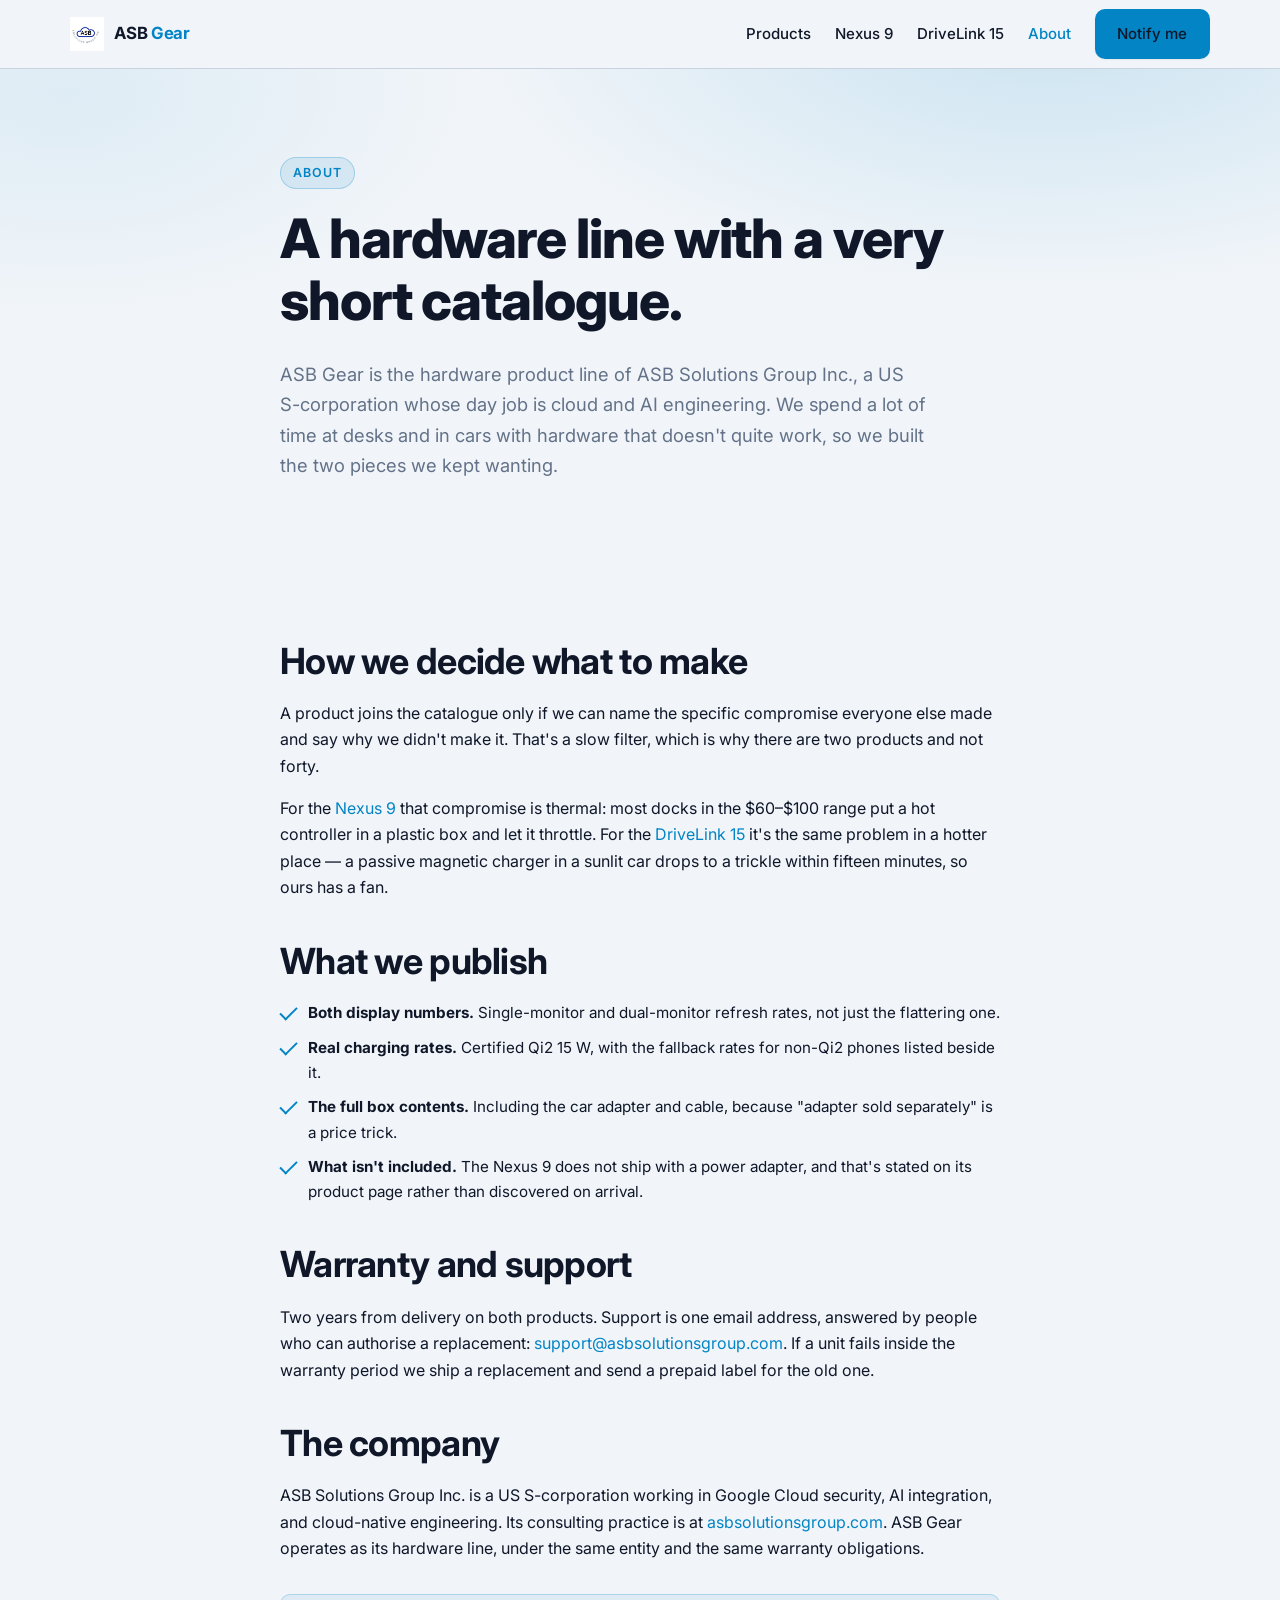
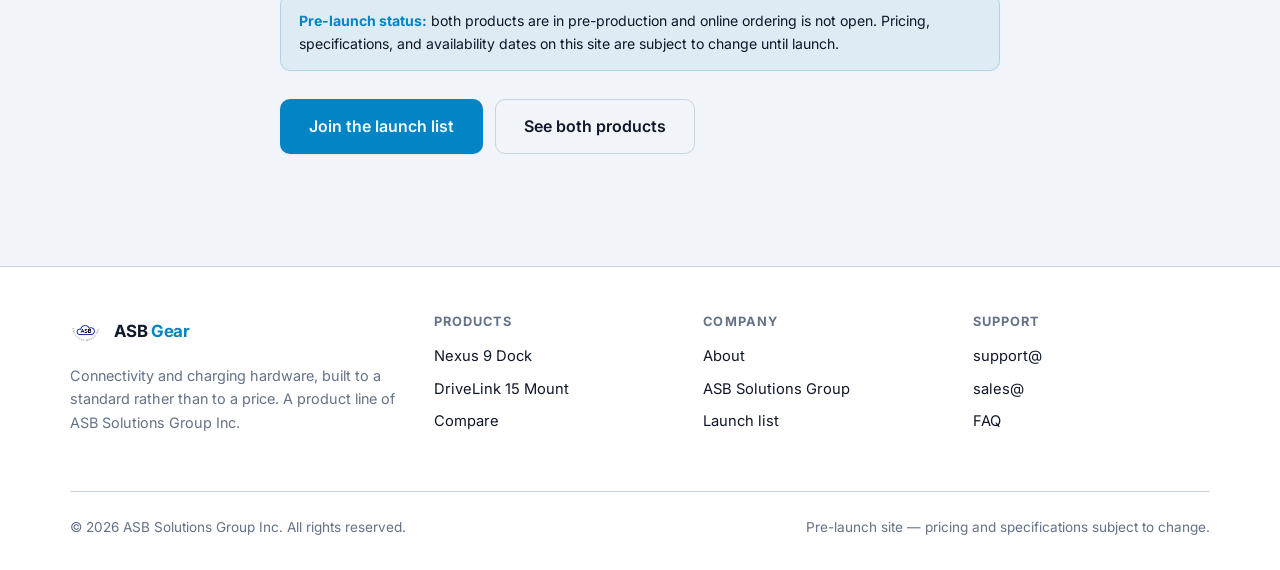
==== about.html @ 4a20cbc0 "Add ASB Gear storefront (pre-launch) Static product-showcase site for the two-item ASB Gear hardware" ====
<!doctype html>
<html lang="en">
<head>
  <meta charset="utf-8" />
  <meta name="viewport" content="width=device-width, initial-scale=1" />
  <title>About | ASB Gear</title>
  <meta name="description" content="ASB Gear is the hardware product line of ASB Solutions Group Inc., a US S-corporation. Two products, a 2-year warranty, and specifications published honestly." />
  <link rel="icon" href="assets/img/favicon.png" type="image/png" />
  <link rel="stylesheet" href="assets/css/site.css" />
</head>
<body>
  <a class="skip-link" href="#main">Skip to content</a>

  <header class="site-header">
    <div class="wrap">
      <a class="brand" href="index.html">
        <img src="assets/img/logo.png" alt="" />
        <span class="brand-name">ASB <span>Gear</span></span>
      </a>
      <button class="nav-toggle" aria-expanded="false" aria-controls="nav" aria-label="Toggle navigation">
        <svg width="20" height="20" viewBox="0 0 24 24" fill="none" stroke="currentColor" stroke-width="2" stroke-linecap="round"><path d="M3 6h18M3 12h18M3 18h18"/></svg>
      </button>
      <nav class="nav" id="nav">
        <a href="index.html#products">Products</a>
        <a href="products/nexus-9-usb-c-dock.html">Nexus 9</a>
        <a href="products/drivelink-15-car-mount.html">DriveLink 15</a>
        <a href="about.html">About</a>
        <a class="btn btn-primary" href="index.html#interest" data-interest="ASB Gear launch list">Notify me</a>
      </nav>
    </div>
  </header>

  <main id="main">

    <section class="hero">
      <div class="wrap" style="max-width:760px">
        <span class="eyebrow">About</span>
        <h1>A hardware line with a very short catalogue.</h1>
        <p class="lead">
          ASB Gear is the hardware product line of ASB Solutions Group Inc., a US S-corporation
          whose day job is cloud and AI engineering. We spend a lot of time at desks and in cars
          with hardware that doesn't quite work, so we built the two pieces we kept wanting.
        </p>
      </div>
    </section>

    <section class="section">
      <div class="wrap" style="max-width:760px">
        <h2>How we decide what to make</h2>
        <p>
          A product joins the catalogue only if we can name the specific compromise everyone else
          made and say why we didn't make it. That's a slow filter, which is why there are two
          products and not forty.
        </p>
        <p>
          For the <a href="products/nexus-9-usb-c-dock.html">Nexus 9</a> that compromise is thermal:
          most docks in the $60–$100 range put a hot controller in a plastic box and let it throttle.
          For the <a href="products/drivelink-15-car-mount.html">DriveLink 15</a> it's the same
          problem in a hotter place — a passive magnetic charger in a sunlit car drops to a trickle
          within fifteen minutes, so ours has a fan.
        </p>

        <h2 style="margin-top:2.5rem">What we publish</h2>
        <ul class="check-list">
          <li><strong>Both display numbers.</strong> Single-monitor and dual-monitor refresh rates, not just the flattering one.</li>
          <li><strong>Real charging rates.</strong> Certified Qi2 15&nbsp;W, with the fallback rates for non-Qi2 phones listed beside it.</li>
          <li><strong>The full box contents.</strong> Including the car adapter and cable, because "adapter sold separately" is a price trick.</li>
          <li><strong>What isn't included.</strong> The Nexus 9 does not ship with a power adapter, and that's stated on its product page rather than discovered on arrival.</li>
        </ul>

        <h2 style="margin-top:2.5rem">Warranty and support</h2>
        <p>
          Two years from delivery on both products. Support is one email address, answered by
          people who can authorise a replacement: <a href="mailto:support@asbsolutionsgroup.com">support@asbsolutionsgroup.com</a>.
          If a unit fails inside the warranty period we ship a replacement and send a prepaid label
          for the old one.
        </p>

        <h2 style="margin-top:2.5rem">The company</h2>
        <p>
          ASB Solutions Group Inc. is a US S-corporation working in Google Cloud security, AI
          integration, and cloud-native engineering. Its consulting practice is at
          <a href="https://www.asbsolutionsgroup.com">asbsolutionsgroup.com</a>. ASB Gear operates
          as its hardware line, under the same entity and the same warranty obligations.
        </p>

        <div class="notice" style="margin-top:2rem">
          <strong>Pre-launch status:</strong> both products are in pre-production and online
          ordering is not open. Pricing, specifications, and availability dates on this site are
          subject to change until launch.
        </div>

        <div class="hero-actions">
          <a class="btn btn-primary btn-lg" href="index.html#interest" data-interest="ASB Gear launch list">Join the launch list</a>
          <a class="btn btn-ghost btn-lg" href="index.html#products">See both products</a>
        </div>
      </div>
    </section>

  </main>

  <footer class="site-footer">
    <div class="wrap">
      <div class="footer-grid">
        <div class="footer-about">
          <a class="brand" href="index.html" style="margin-bottom:.9rem">
            <img src="assets/img/logo.png" alt="" />
            <span class="brand-name">ASB <span>Gear</span></span>
          </a>
          <p>Connectivity and charging hardware, built to a standard rather than to a price. A
            product line of ASB Solutions Group Inc.</p>
        </div>
        <div>
          <h4>Products</h4>
          <ul>
            <li><a href="products/nexus-9-usb-c-dock.html">Nexus 9 Dock</a></li>
            <li><a href="products/drivelink-15-car-mount.html">DriveLink 15 Mount</a></li>
            <li><a href="index.html#products">Compare</a></li>
          </ul>
        </div>
        <div>
          <h4>Company</h4>
          <ul>
            <li><a href="about.html">About</a></li>
            <li><a href="https://www.asbsolutionsgroup.com">ASB Solutions Group</a></li>
            <li><a href="index.html#interest">Launch list</a></li>
          </ul>
        </div>
        <div>
          <h4>Support</h4>
          <ul>
            <li><a href="mailto:support@asbsolutionsgroup.com">support@</a></li>
            <li><a href="mailto:sales@asbsolutionsgroup.com">sales@</a></li>
            <li><a href="index.html#faq">FAQ</a></li>
          </ul>
        </div>
      </div>
      <div class="footer-bar">
        <span>&copy; <span data-year>2026</span> ASB Solutions Group Inc. All rights reserved.</span>
        <span>Pre-launch site — pricing and specifications subject to change.</span>
      </div>
    </div>
  </footer>

  <script src="assets/js/site.js"></script>
</body>
</html>
---- assets/css/site.css ----
/* ==========================================================================
   ASB Gear — storefront stylesheet
   Palette inherited from asbsolutionsgroup.com for brand consistency.
   ========================================================================== */

@import url("https://fonts.googleapis.com/css2?family=Inter:wght@400;500;600;700;800&display=swap");

:root {
  --background: 209 40% 96%;
  --foreground: 222 47% 11%;
  --card: 0 0% 100%;
  --primary: 200 98% 39%;
  --primary-foreground: 204 100% 97%;
  --secondary: 215 24% 26%;
  --muted: 215 16% 46%;
  --border: 212 26% 83%;
  --ring: 200 98% 39%;
  --success: 152 60% 36%;

  --radius: 0.625rem;
  --shadow-sm: 0 1px 2px hsl(222 47% 11% / 0.06);
  --shadow-md: 0 4px 16px hsl(222 47% 11% / 0.08);
  --shadow-lg: 0 18px 48px hsl(222 47% 11% / 0.12);

  --maxw: 1180px;
}

@media (prefers-color-scheme: dark) {
  :root {
    --background: 222 47% 11%;
    --foreground: 210 40% 98%;
    --card: 217 33% 15%;
    --primary: 198 93% 59%;
    --primary-foreground: 204 80% 15%;
    --secondary: 212 26% 83%;
    --muted: 215 20% 65%;
    --border: 215 19% 26%;
    --ring: 198 93% 59%;
    --success: 152 55% 52%;
    --shadow-sm: 0 1px 2px hsl(0 0% 0% / 0.3);
    --shadow-md: 0 4px 16px hsl(0 0% 0% / 0.35);
    --shadow-lg: 0 18px 48px hsl(0 0% 0% / 0.45);
  }
}

*,
*::before,
*::after { box-sizing: border-box; }

html { scroll-behavior: smooth; }

body {
  margin: 0;
  font-family: Inter, ui-sans-serif, system-ui, -apple-system, "Segoe UI", Roboto, sans-serif;
  background: hsl(var(--background));
  color: hsl(var(--foreground));
  line-height: 1.65;
  -webkit-font-smoothing: antialiased;
}

h1, h2, h3, h4 { line-height: 1.15; letter-spacing: -0.02em; margin: 0 0 0.5em; }
h1 { font-size: clamp(2.1rem, 5vw, 3.4rem); font-weight: 800; }
h2 { font-size: clamp(1.6rem, 3.2vw, 2.25rem); font-weight: 700; }
h3 { font-size: 1.175rem; font-weight: 600; }
p  { margin: 0 0 1rem; }

a { color: hsl(var(--primary)); text-decoration: none; }
a:hover { text-decoration: underline; }

img, svg { max-width: 100%; height: auto; display: block; }

:focus-visible {
  outline: 2px solid hsl(var(--ring));
  outline-offset: 3px;
  border-radius: 4px;
}

.wrap { max-width: var(--maxw); margin-inline: auto; padding-inline: 1.25rem; }

.skip-link {
  position: absolute; left: -9999px; top: 0; z-index: 100;
  background: hsl(var(--primary)); color: hsl(var(--primary-foreground));
  padding: 0.6rem 1rem; border-radius: 0 0 var(--radius) 0;
}
.skip-link:focus { left: 0; }

/* ---------- header ---------- */
.site-header {
  position: sticky; top: 0; z-index: 40;
  background: hsl(var(--background) / 0.85);
  backdrop-filter: blur(12px);
  border-bottom: 1px solid hsl(var(--border));
}
.site-header .wrap {
  display: flex; align-items: center; gap: 1.5rem;
  min-height: 68px;
}
.brand { display: flex; align-items: center; gap: 0.65rem; color: inherit; font-weight: 700; }
.brand:hover { text-decoration: none; }
.brand img { height: 34px; width: auto; }
.brand-name { font-size: 1.05rem; letter-spacing: -0.02em; }
.brand-name span { color: hsl(var(--primary)); }

.nav { margin-left: auto; display: flex; align-items: center; gap: 1.5rem; }
.nav a { color: hsl(var(--foreground)); font-size: 0.94rem; font-weight: 500; }
.nav a:hover { color: hsl(var(--primary)); text-decoration: none; }

.nav-toggle {
  display: none; margin-left: auto;
  background: none; border: 1px solid hsl(var(--border));
  border-radius: var(--radius); padding: 0.4rem 0.55rem;
  color: inherit; cursor: pointer;
}

@media (max-width: 760px) {
  .nav-toggle { display: block; }
  .nav {
    display: none; position: absolute; top: 68px; left: 0; right: 0;
    flex-direction: column; align-items: stretch; gap: 0;
    background: hsl(var(--background));
    border-bottom: 1px solid hsl(var(--border));
    padding: 0.5rem 1.25rem 1rem;
  }
  .nav.open { display: flex; }
  .nav a { padding: 0.7rem 0; border-bottom: 1px solid hsl(var(--border)); }
  .nav .btn { margin-top: 0.75rem; text-align: center; border-bottom: 0; }
}

/* ---------- buttons ---------- */
.btn {
  display: inline-flex; align-items: center; justify-content: center; gap: 0.5rem;
  font-weight: 600; font-size: 0.95rem;
  padding: 0.7rem 1.35rem;
  border-radius: var(--radius);
  border: 1px solid transparent;
  cursor: pointer;
  transition: transform 0.15s ease, box-shadow 0.15s ease, background 0.15s ease;
}
.btn:hover { text-decoration: none; transform: translateY(-1px); }
.btn-primary {
  background: hsl(var(--primary)); color: hsl(var(--primary-foreground));
  box-shadow: var(--shadow-sm);
}
.btn-primary:hover { box-shadow: var(--shadow-md); }
.btn-ghost {
  background: transparent; color: hsl(var(--foreground));
  border-color: hsl(var(--border));
}
.btn-ghost:hover { border-color: hsl(var(--primary)); color: hsl(var(--primary)); }
.btn-lg { padding: 0.85rem 1.75rem; font-size: 1rem; }

/* ---------- hero ---------- */
.hero {
  padding: clamp(3rem, 8vw, 5.5rem) 0 clamp(2.5rem, 6vw, 4rem);
  background:
    radial-gradient(900px 420px at 82% -10%, hsl(var(--primary) / 0.16), transparent 65%),
    radial-gradient(700px 380px at 5% 5%, hsl(var(--primary) / 0.08), transparent 60%);
}
.hero-grid {
  display: grid; grid-template-columns: 1.05fr 0.95fr;
  gap: clamp(2rem, 5vw, 4rem); align-items: center;
}
@media (max-width: 880px) { .hero-grid { grid-template-columns: 1fr; } }

.eyebrow {
  display: inline-flex; align-items: center; gap: 0.5rem;
  font-size: 0.78rem; font-weight: 600; letter-spacing: 0.08em; text-transform: uppercase;
  color: hsl(var(--primary));
  background: hsl(var(--primary) / 0.1);
  border: 1px solid hsl(var(--primary) / 0.25);
  padding: 0.3rem 0.75rem; border-radius: 999px;
  margin-bottom: 1.1rem;
}
.lead { font-size: clamp(1.02rem, 1.6vw, 1.15rem); color: hsl(var(--muted)); max-width: 54ch; }
.hero-actions { display: flex; flex-wrap: wrap; gap: 0.75rem; margin-top: 1.75rem; }

.hero-stats {
  display: flex; flex-wrap: wrap; gap: 2rem;
  margin-top: 2.5rem; padding-top: 1.75rem;
  border-top: 1px solid hsl(var(--border));
}
.hero-stats div strong { display: block; font-size: 1.35rem; font-weight: 700; }
.hero-stats div span { font-size: 0.85rem; color: hsl(var(--muted)); }

/* ---------- sections ---------- */
.section { padding: clamp(3rem, 7vw, 5rem) 0; }
.section-head { max-width: 60ch; margin-bottom: 2.5rem; }
.section-head .lead { margin-bottom: 0; }
.section-alt { background: hsl(var(--card)); border-block: 1px solid hsl(var(--border)); }

/* ---------- product cards ---------- */
.product-grid {
  display: grid; grid-template-columns: repeat(auto-fit, minmax(320px, 1fr));
  gap: 1.75rem;
}
.card {
  background: hsl(var(--card));
  border: 1px solid hsl(var(--border));
  border-radius: calc(var(--radius) * 1.6);
  box-shadow: var(--shadow-sm);
  overflow: hidden;
  display: flex; flex-direction: column;
  transition: transform 0.2s ease, box-shadow 0.2s ease, border-color 0.2s ease;
}
.card:hover { transform: translateY(-4px); box-shadow: var(--shadow-lg); border-color: hsl(var(--primary) / 0.4); }

.card-media {
  background: linear-gradient(150deg, hsl(var(--primary) / 0.13), hsl(var(--primary) / 0.03));
  padding: 2rem; display: grid; place-items: center;
  border-bottom: 1px solid hsl(var(--border));
}
.card-media svg { width: 100%; max-width: 300px; }
.card-body { padding: 1.5rem; display: flex; flex-direction: column; flex: 1; }
.card-body h3 { margin-bottom: 0.35rem; font-size: 1.3rem; }
.card-body .sku { font-size: 0.78rem; color: hsl(var(--muted)); letter-spacing: 0.06em; text-transform: uppercase; margin-bottom: 0.75rem; }
.card-body p { color: hsl(var(--muted)); font-size: 0.95rem; }
.card-foot { margin-top: auto; padding-top: 1.25rem; display: flex; align-items: center; justify-content: space-between; gap: 1rem; }

.price { font-size: 1.5rem; font-weight: 700; }
.price small { font-size: 0.9rem; font-weight: 500; color: hsl(var(--muted)); text-decoration: line-through; margin-left: 0.4rem; }

.tag-row { display: flex; flex-wrap: wrap; gap: 0.4rem; margin-bottom: 1rem; }
.tag {
  font-size: 0.75rem; font-weight: 500;
  background: hsl(var(--primary) / 0.1); color: hsl(var(--primary));
  border: 1px solid hsl(var(--primary) / 0.2);
  padding: 0.2rem 0.6rem; border-radius: 999px;
}

/* ---------- feature list ---------- */
.feature-grid {
  display: grid; grid-template-columns: repeat(auto-fit, minmax(240px, 1fr)); gap: 1.5rem;
}
.feature { padding: 1.4rem; border: 1px solid hsl(var(--border)); border-radius: var(--radius); background: hsl(var(--card)); }
.feature .ico {
  width: 40px; height: 40px; border-radius: 10px; margin-bottom: 0.9rem;
  display: grid; place-items: center;
  background: hsl(var(--primary) / 0.12); color: hsl(var(--primary));
}
.feature h3 { font-size: 1.02rem; }
.feature p { font-size: 0.9rem; color: hsl(var(--muted)); margin: 0; }

/* ---------- product detail ---------- */
.crumbs { font-size: 0.85rem; color: hsl(var(--muted)); padding-top: 1.5rem; }
.crumbs a { color: hsl(var(--muted)); }
.crumbs a:hover { color: hsl(var(--primary)); }

.pdp { display: grid; grid-template-columns: 1fr 1fr; gap: clamp(2rem, 5vw, 3.5rem); padding: 2rem 0 1rem; align-items: start; }
@media (max-width: 880px) { .pdp { grid-template-columns: 1fr; } }

.pdp-media {
  background: linear-gradient(150deg, hsl(var(--primary) / 0.14), hsl(var(--primary) / 0.03));
  border: 1px solid hsl(var(--border));
  border-radius: calc(var(--radius) * 1.6);
  padding: clamp(1.5rem, 4vw, 3rem);
  position: sticky; top: 90px;
}
@media (max-width: 880px) { .pdp-media { position: static; } }

.stock {
  display: inline-flex; align-items: center; gap: 0.45rem;
  font-size: 0.85rem; font-weight: 500; color: hsl(var(--success));
  margin-bottom: 1rem;
}
.stock::before { content: ""; width: 8px; height: 8px; border-radius: 50%; background: hsl(var(--success)); }

.pdp-price { display: flex; align-items: baseline; gap: 0.75rem; margin: 1.25rem 0; }
.pdp-price .price { font-size: 2.1rem; }

.buy-box {
  border: 1px solid hsl(var(--border)); border-radius: var(--radius);
  background: hsl(var(--card)); padding: 1.35rem; margin: 1.5rem 0;
}
.buy-box .btn { width: 100%; }
.buy-box .note { font-size: 0.83rem; color: hsl(var(--muted)); margin: 0.85rem 0 0; text-align: center; }

.spec-list { list-style: none; margin: 0; padding: 0; }
.spec-list li {
  display: flex; justify-content: space-between; gap: 1.5rem;
  padding: 0.7rem 0; border-bottom: 1px solid hsl(var(--border));
  font-size: 0.92rem;
}
.spec-list li:last-child { border-bottom: 0; }
.spec-list dt, .spec-list .k { color: hsl(var(--muted)); flex: 0 0 auto; }
.spec-list .v { text-align: right; font-weight: 500; }

.check-list { list-style: none; margin: 0 0 1.5rem; padding: 0; }
.check-list li { position: relative; padding-left: 1.75rem; margin-bottom: 0.6rem; font-size: 0.95rem; }
.check-list li::before {
  content: ""; position: absolute; left: 0; top: 0.45em;
  width: 1.05rem; height: 0.55rem;
  border-left: 2px solid hsl(var(--primary)); border-bottom: 2px solid hsl(var(--primary));
  transform: rotate(-45deg);
}

/* ---------- box contents ---------- */
.box-grid { display: grid; grid-template-columns: repeat(auto-fit, minmax(180px, 1fr)); gap: 1rem; }
.box-item { border: 1px dashed hsl(var(--border)); border-radius: var(--radius); padding: 1rem; font-size: 0.9rem; }
.box-item strong { display: block; }
.box-item span { color: hsl(var(--muted)); font-size: 0.83rem; }

/* ---------- interest / CTA ---------- */
.cta-panel {
  background: linear-gradient(135deg, hsl(var(--primary) / 0.14), hsl(var(--primary) / 0.04));
  border: 1px solid hsl(var(--primary) / 0.25);
  border-radius: calc(var(--radius) * 1.6);
  padding: clamp(2rem, 5vw, 3rem);
  text-align: center;
}
.cta-panel .lead { margin-inline: auto; }
.cta-panel .hero-actions { justify-content: center; }

/* ---------- FAQ ---------- */
.faq details {
  border: 1px solid hsl(var(--border)); border-radius: var(--radius);
  background: hsl(var(--card)); padding: 1rem 1.25rem; margin-bottom: 0.75rem;
}
.faq summary { font-weight: 600; cursor: pointer; list-style: none; display: flex; justify-content: space-between; gap: 1rem; }
.faq summary::-webkit-details-marker { display: none; }
.faq summary::after { content: "+"; color: hsl(var(--primary)); font-size: 1.3rem; line-height: 1; }
.faq details[open] summary::after { content: "\2013"; }
.faq details p { margin: 0.85rem 0 0; color: hsl(var(--muted)); font-size: 0.94rem; }

/* ---------- footer ---------- */
.site-footer {
  border-top: 1px solid hsl(var(--border));
  background: hsl(var(--card));
  padding: 3rem 0 2rem;
  margin-top: 2rem;
}
.footer-grid { display: grid; grid-template-columns: 1.4fr repeat(3, 1fr); gap: 2rem; }
@media (max-width: 780px) { .footer-grid { grid-template-columns: 1fr 1fr; } }
.footer-grid h4 { font-size: 0.8rem; text-transform: uppercase; letter-spacing: 0.08em; color: hsl(var(--muted)); margin-bottom: 0.9rem; }
.footer-grid ul { list-style: none; margin: 0; padding: 0; }
.footer-grid li { margin-bottom: 0.5rem; font-size: 0.92rem; }
.footer-grid a { color: hsl(var(--foreground)); }
.footer-grid a:hover { color: hsl(var(--primary)); }
.footer-about p { font-size: 0.9rem; color: hsl(var(--muted)); max-width: 38ch; }
.footer-bar {
  margin-top: 2.5rem; padding-top: 1.5rem; border-top: 1px solid hsl(var(--border));
  display: flex; flex-wrap: wrap; gap: 1rem; justify-content: space-between;
  font-size: 0.85rem; color: hsl(var(--muted));
}

/* ---------- misc ---------- */
.notice {
  background: hsl(var(--primary) / 0.08);
  border: 1px solid hsl(var(--primary) / 0.22);
  border-radius: var(--radius);
  padding: 0.9rem 1.1rem;
  font-size: 0.88rem;
  color: hsl(var(--foreground));
}
.notice strong { color: hsl(var(--primary)); }

@media (prefers-reduced-motion: reduce) {
  *, *::before, *::after { animation-duration: 0.01ms !important; transition-duration: 0.01ms !important; scroll-behavior: auto !important; }
  .card:hover, .btn:hover { transform: none; }
}
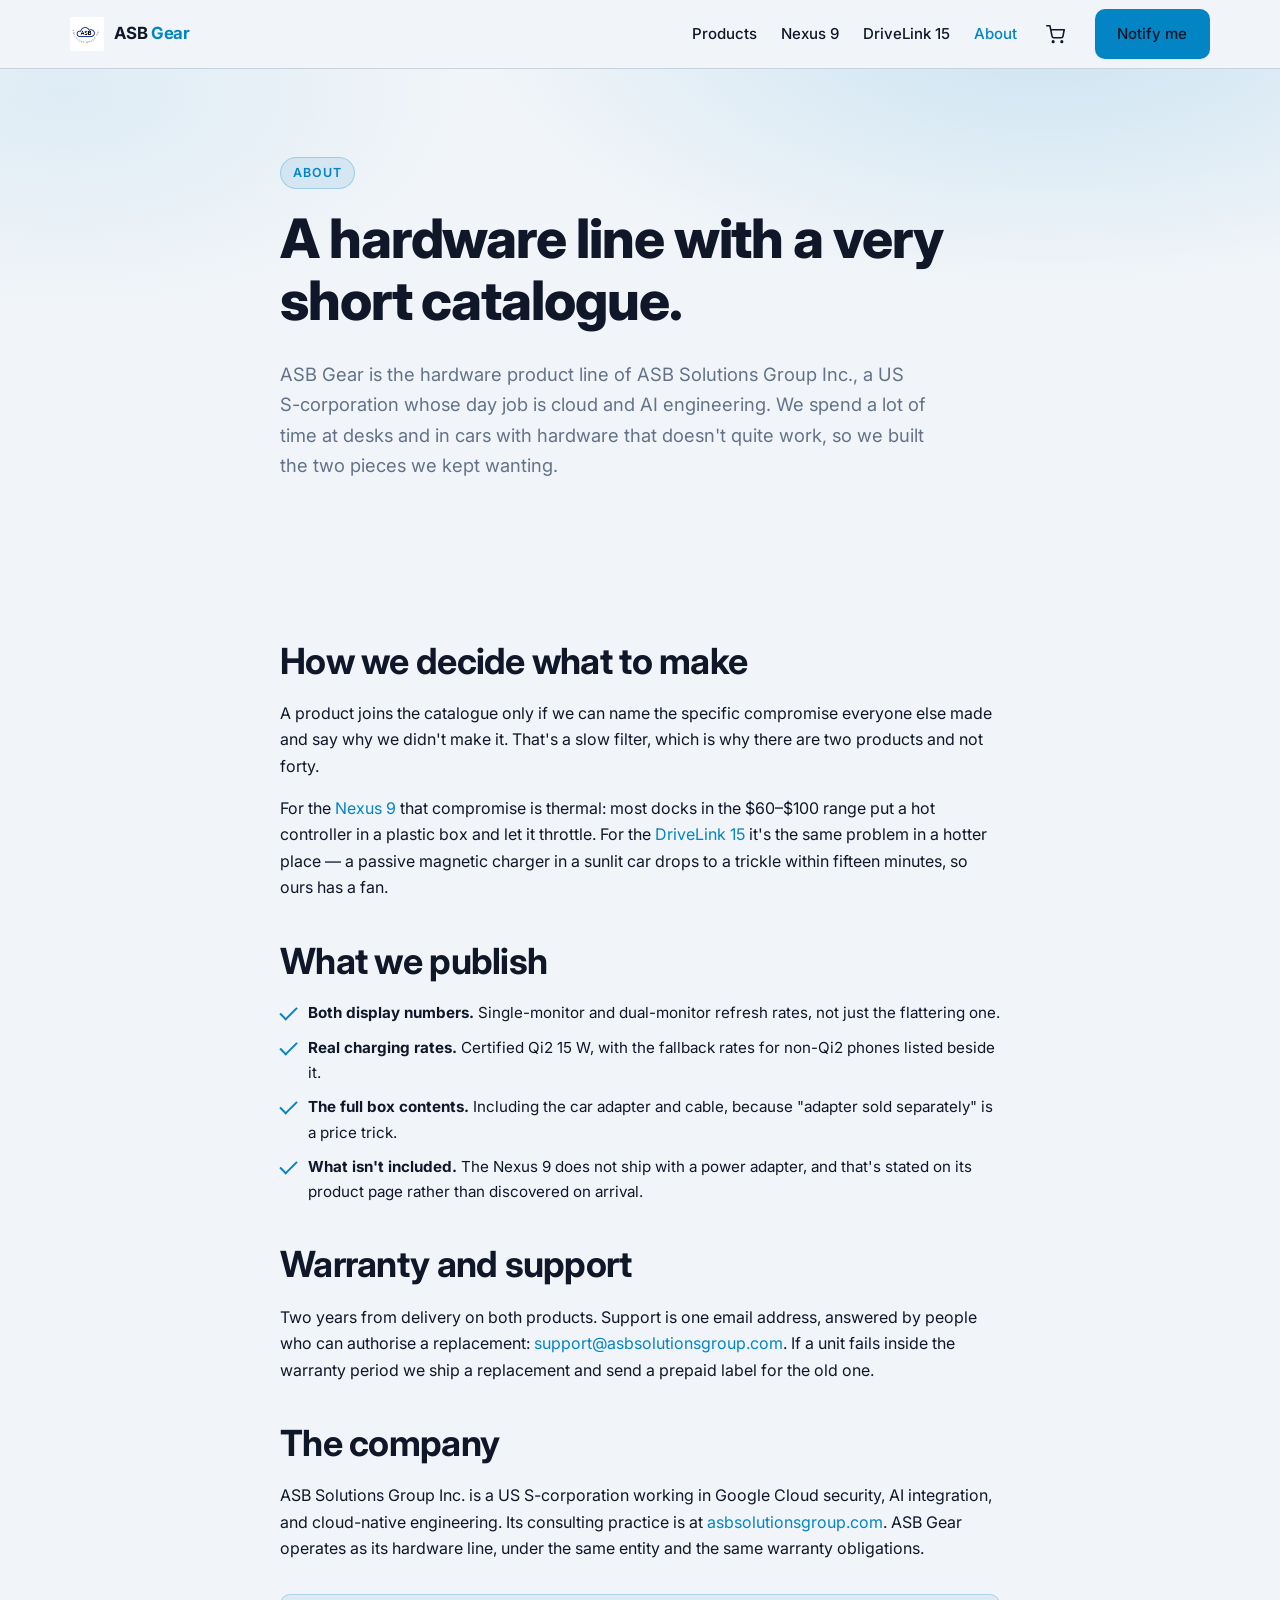
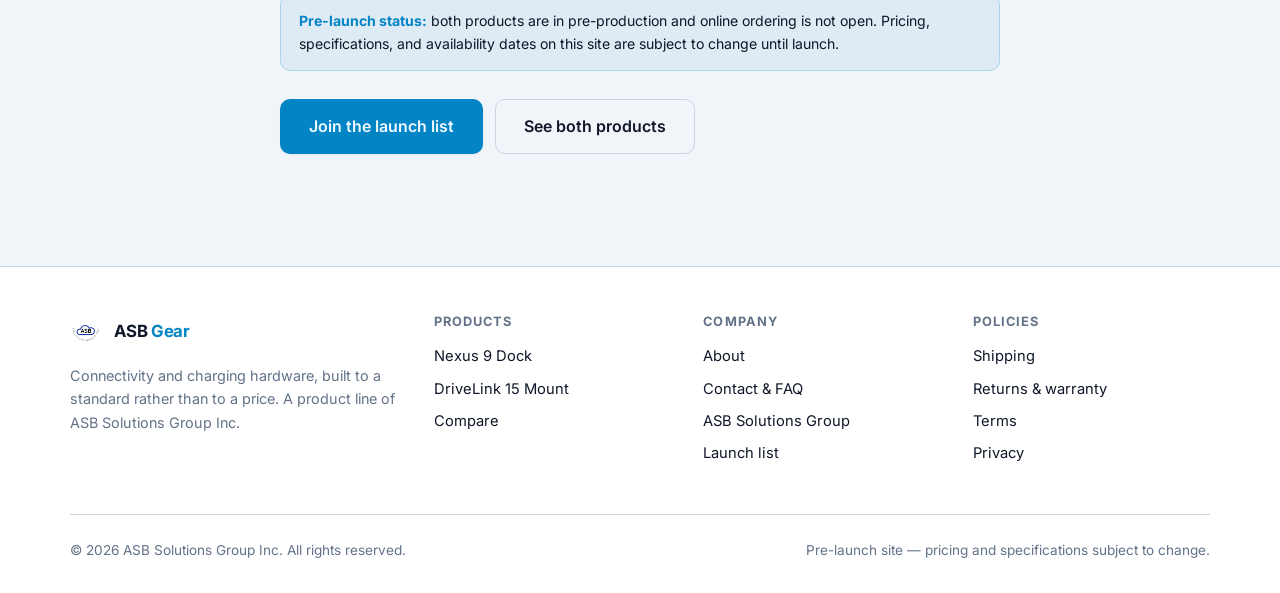
==== commit 5bcacd1c: "Add cart, reservation checkout, and policy pages Storefront pages - cart.html with quantity controls" ====
--- a/about.html
+++ b/about.html
@@ -122,16 +122,18 @@
           <h4>Company</h4>
           <ul>
             <li><a href="about.html">About</a></li>
+            <li><a href="contact.html">Contact &amp; FAQ</a></li>
             <li><a href="https://www.asbsolutionsgroup.com">ASB Solutions Group</a></li>
             <li><a href="index.html#interest">Launch list</a></li>
           </ul>
         </div>
         <div>
-          <h4>Support</h4>
+          <h4>Policies</h4>
           <ul>
-            <li><a href="mailto:support@asbsolutionsgroup.com">support@</a></li>
-            <li><a href="mailto:sales@asbsolutionsgroup.com">sales@</a></li>
-            <li><a href="index.html#faq">FAQ</a></li>
+            <li><a href="shipping.html">Shipping</a></li>
+            <li><a href="returns.html">Returns &amp; warranty</a></li>
+            <li><a href="terms.html">Terms</a></li>
+            <li><a href="privacy.html">Privacy</a></li>
           </ul>
         </div>
       </div>
@@ -143,5 +145,6 @@
   </footer>
 
   <script src="assets/js/site.js"></script>
+  <script src="assets/js/cart.js"></script>
 </body>
 </html>
--- a/assets/css/site.css
+++ b/assets/css/site.css
@@ -353,6 +353,129 @@
 }
 .notice strong { color: hsl(var(--primary)); }
 
+/* ---------- cart link in nav ---------- */
+.cart-link {
+  position: relative; display: inline-flex; align-items: center;
+  color: hsl(var(--foreground)); padding: 0.35rem;
+}
+.cart-link:hover { color: hsl(var(--primary)); }
+.cart-badge {
+  position: absolute; top: -4px; right: -7px;
+  min-width: 17px; height: 17px; padding: 0 4px;
+  border-radius: 999px;
+  background: hsl(var(--primary)); color: hsl(var(--primary-foreground));
+  font-size: 0.68rem; font-weight: 700; line-height: 17px; text-align: center;
+}
+@media (max-width: 760px) {
+  .cart-link { padding: 0.7rem 0; border-bottom: 1px solid hsl(var(--border)); }
+  .cart-badge { position: static; display: inline-block; margin-left: 0.5rem; }
+}
+
+/* ---------- cart page ---------- */
+.cart-layout { display: grid; grid-template-columns: 1.65fr 1fr; gap: 2.5rem; align-items: start; }
+@media (max-width: 900px) { .cart-layout { grid-template-columns: 1fr; } }
+
+.line {
+  display: grid;
+  grid-template-columns: 96px 1fr auto auto auto;
+  gap: 1.1rem; align-items: center;
+  padding: 1.1rem 0; border-bottom: 1px solid hsl(var(--border));
+}
+.line-img {
+  border-radius: var(--radius); background: hsl(var(--primary) / 0.08);
+  padding: 0.4rem; border: 1px solid hsl(var(--border));
+}
+.line-main { display: flex; flex-direction: column; gap: 0.15rem; min-width: 0; }
+.line-main a { color: hsl(var(--foreground)); font-size: 1.02rem; }
+.line-main a:hover { color: hsl(var(--primary)); text-decoration: none; }
+.line-sku { font-size: 0.75rem; letter-spacing: 0.05em; color: hsl(var(--muted)); text-transform: uppercase; }
+.line-unit { font-size: 0.85rem; color: hsl(var(--muted)); }
+.line-total { font-weight: 600; min-width: 5rem; text-align: right; }
+.line-remove {
+  background: none; border: 0; cursor: pointer; padding: 0.3rem;
+  color: hsl(var(--muted)); font-size: 0.83rem; text-decoration: underline;
+}
+.line-remove:hover { color: hsl(var(--foreground)); }
+
+.qty { display: inline-flex; align-items: center; border: 1px solid hsl(var(--border)); border-radius: var(--radius); overflow: hidden; }
+.qty button {
+  width: 32px; height: 34px; border: 0; cursor: pointer; font-size: 1.05rem;
+  background: hsl(var(--background)); color: hsl(var(--foreground));
+}
+.qty button:hover { background: hsl(var(--primary) / 0.12); color: hsl(var(--primary)); }
+.qty span { min-width: 34px; text-align: center; font-weight: 600; font-size: 0.95rem; }
+
+@media (max-width: 620px) {
+  .line { grid-template-columns: 72px 1fr auto; grid-template-areas: "img main total" "img qty remove"; row-gap: 0.6rem; }
+  .line-img { grid-area: img; width: 72px; }
+  .line-main { grid-area: main; }
+  .line-total { grid-area: total; }
+  .qty { grid-area: qty; }
+  .line-remove { grid-area: remove; justify-self: end; }
+}
+
+.summary {
+  border: 1px solid hsl(var(--border)); border-radius: calc(var(--radius) * 1.4);
+  background: hsl(var(--card)); padding: 1.5rem; position: sticky; top: 90px;
+}
+@media (max-width: 900px) { .summary { position: static; } }
+.summary h2 { font-size: 1.15rem; }
+.summary .spec-list li.sum { border-top: 1px solid hsl(var(--border)); border-bottom: 0; margin-top: 0.35rem; padding-top: 0.85rem; font-size: 1rem; }
+.summary .btn { width: 100%; margin-top: 1.25rem; }
+
+.empty-state { text-align: center; padding: 4rem 1rem; }
+.empty-state svg { margin: 0 auto 1.25rem; color: hsl(var(--muted)); }
+
+/* ---------- checkout form ---------- */
+.field { margin-bottom: 1.1rem; }
+.field label { display: block; font-size: 0.88rem; font-weight: 500; margin-bottom: 0.35rem; }
+.field .req { color: hsl(var(--primary)); }
+.field input, .field textarea, .field select {
+  width: 100%; padding: 0.65rem 0.8rem;
+  font: inherit; font-size: 0.95rem;
+  color: hsl(var(--foreground));
+  background: hsl(var(--background));
+  border: 1px solid hsl(var(--border)); border-radius: var(--radius);
+}
+.field input:focus, .field textarea:focus, .field select:focus {
+  outline: 2px solid hsl(var(--ring)); outline-offset: 1px; border-color: transparent;
+}
+.field-row { display: grid; grid-template-columns: 1fr 1fr; gap: 1rem; }
+.field-row-3 { display: grid; grid-template-columns: 2fr 1fr 1fr; gap: 1rem; }
+@media (max-width: 560px) { .field-row, .field-row-3 { grid-template-columns: 1fr; } }
+
+.step-head { display: flex; align-items: center; gap: 0.7rem; margin: 2rem 0 1.1rem; }
+.step-head:first-child { margin-top: 0; }
+.step-num {
+  width: 27px; height: 27px; flex: 0 0 27px; border-radius: 50%;
+  display: grid; place-items: center; font-size: 0.83rem; font-weight: 700;
+  background: hsl(var(--primary)); color: hsl(var(--primary-foreground));
+}
+.step-head h2 { margin: 0; font-size: 1.15rem; }
+.step-disabled .step-num { background: hsl(var(--muted) / 0.35); color: hsl(var(--muted)); }
+
+.payment-placeholder {
+  border: 1px dashed hsl(var(--border)); border-radius: var(--radius);
+  padding: 1.5rem; text-align: center; color: hsl(var(--muted));
+  background: hsl(var(--background));
+}
+.payment-placeholder strong { color: hsl(var(--foreground)); display: block; margin-bottom: 0.35rem; }
+.payment-placeholder p { font-size: 0.9rem; margin: 0; }
+
+.note-line { font-size: 0.88rem; color: hsl(var(--muted)); margin-top: 1rem; }
+
+/* ---------- legal / prose pages ---------- */
+.prose { max-width: 74ch; }
+.prose h2 { font-size: 1.3rem; margin-top: 2.5rem; }
+.prose h3 { font-size: 1.05rem; margin-top: 1.75rem; }
+.prose ul, .prose ol { padding-left: 1.25rem; }
+.prose li { margin-bottom: 0.5rem; }
+.prose table { width: 100%; border-collapse: collapse; margin: 1.25rem 0; font-size: 0.92rem; }
+.prose th, .prose td { text-align: left; padding: 0.65rem 0.75rem; border-bottom: 1px solid hsl(var(--border)); }
+.prose th { font-weight: 600; background: hsl(var(--primary) / 0.06); }
+.prose .updated { font-size: 0.85rem; color: hsl(var(--muted)); }
+.table-scroll { overflow-x: auto; }
+
 @media (prefers-reduced-motion: reduce) {
   *, *::before, *::after { animation-duration: 0.01ms !important; transition-duration: 0.01ms !important; scroll-behavior: auto !important; }
   .card:hover, .btn:hover { transform: none; }
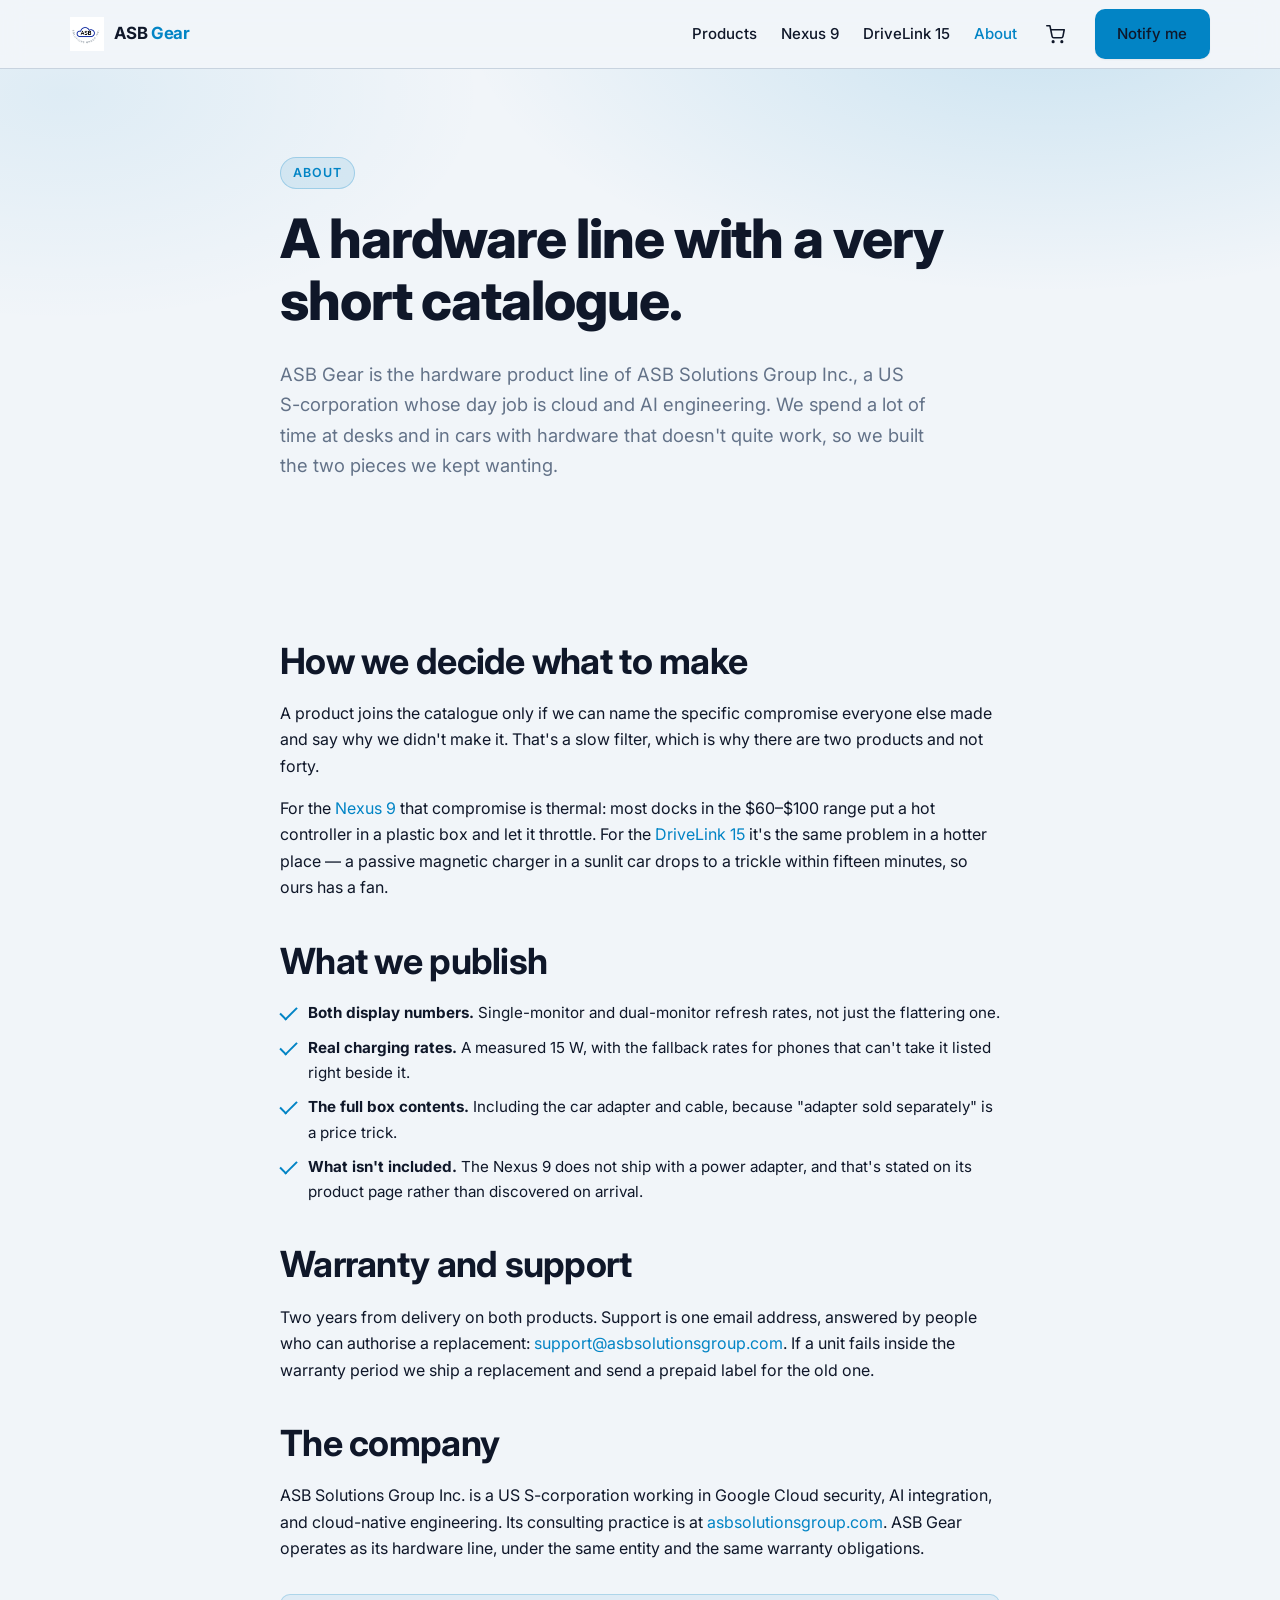
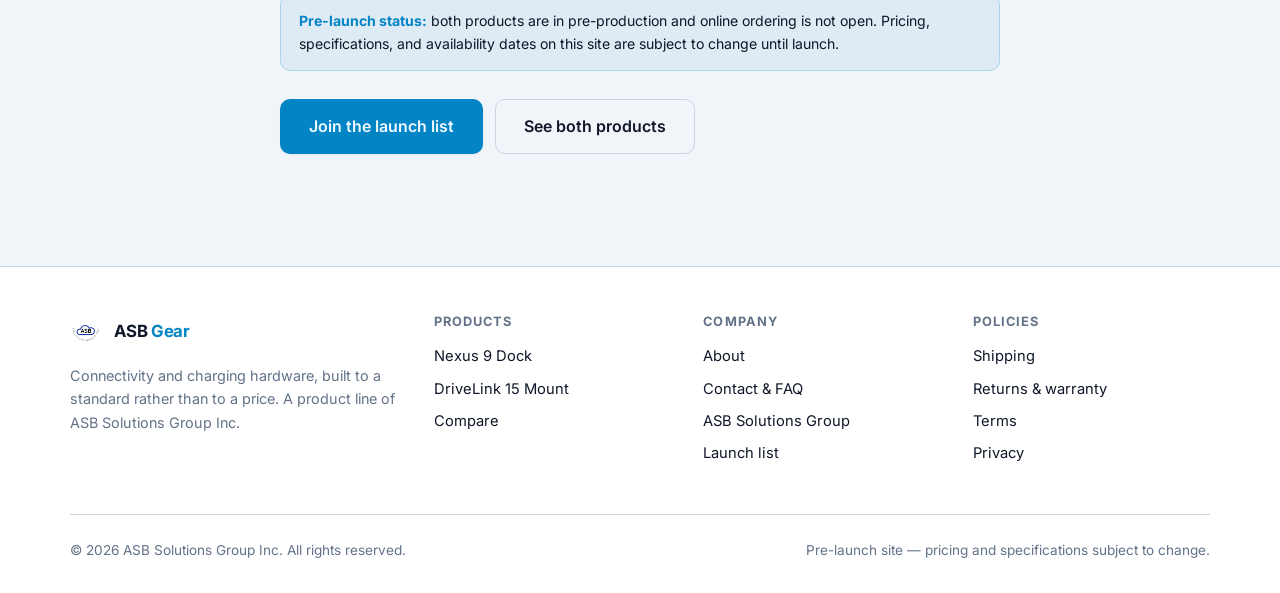
==== commit 8f6d971b: "Remove all Qi2, Qi, and MagSafe claims Decision: the DriveLink 15 ships without Qi2 certification an" ====
--- a/about.html
+++ b/about.html
@@ -63,7 +63,7 @@
         <h2 style="margin-top:2.5rem">What we publish</h2>
         <ul class="check-list">
           <li><strong>Both display numbers.</strong> Single-monitor and dual-monitor refresh rates, not just the flattering one.</li>
-          <li><strong>Real charging rates.</strong> Certified Qi2 15&nbsp;W, with the fallback rates for non-Qi2 phones listed beside it.</li>
+          <li><strong>Real charging rates.</strong> A measured 15&nbsp;W, with the fallback rates for phones that can't take it listed right beside it.</li>
           <li><strong>The full box contents.</strong> Including the car adapter and cable, because "adapter sold separately" is a price trick.</li>
           <li><strong>What isn't included.</strong> The Nexus 9 does not ship with a power adapter, and that's stated on its product page rather than discovered on arrival.</li>
         </ul>
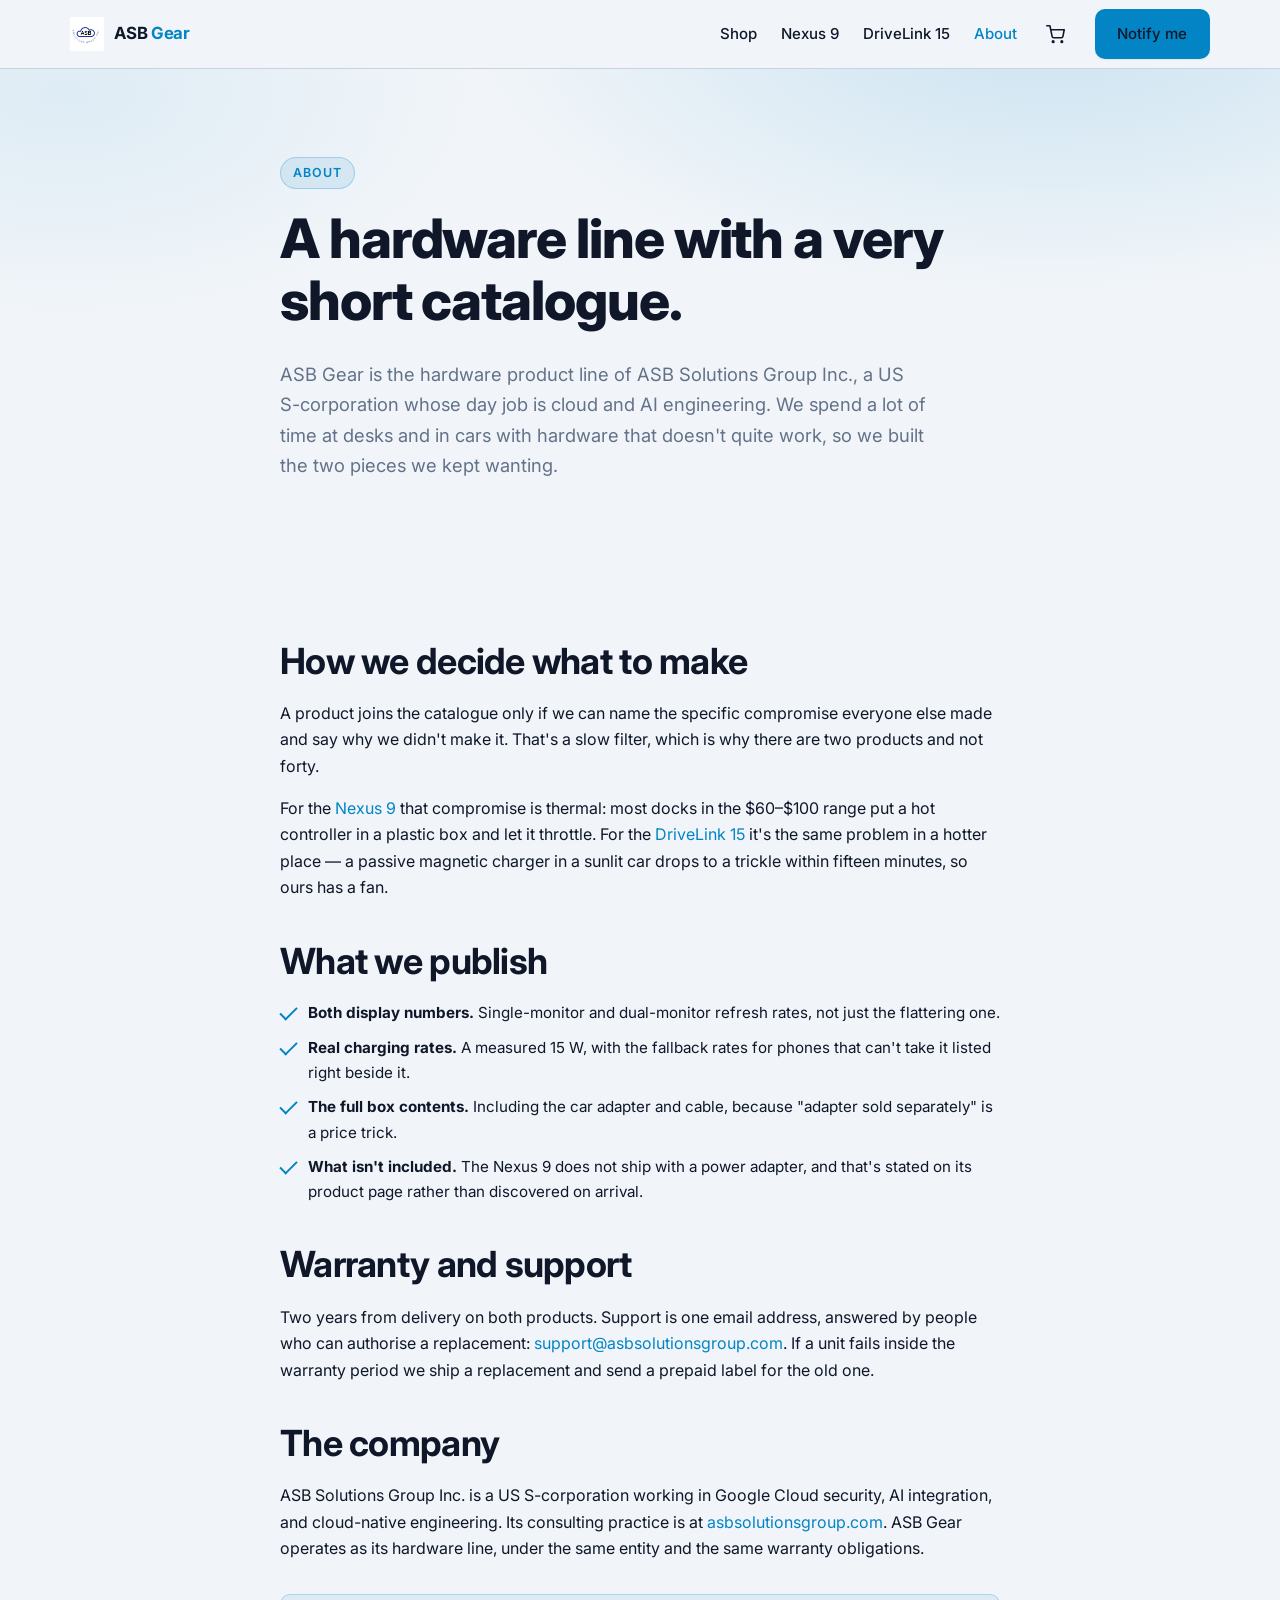
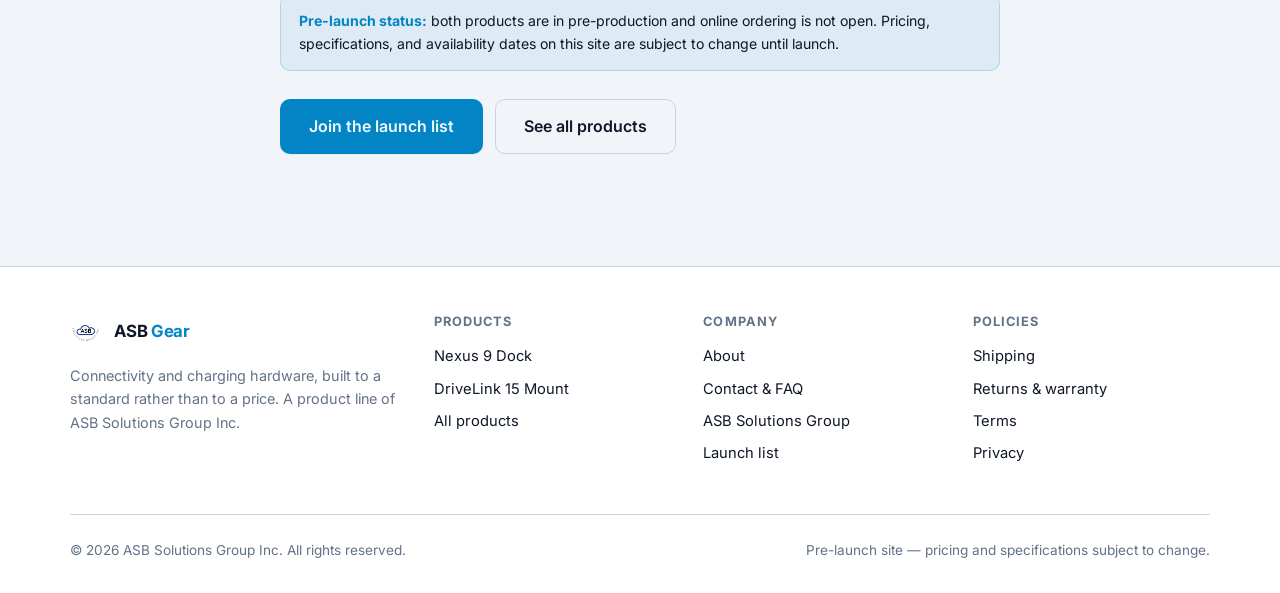
==== commit ced3b251: "Expand storefront to 32-product data-driven catalog Two real launch SKUs stay exactly as they were; " ====
--- a/about.html
+++ b/about.html
@@ -21,7 +21,7 @@
         <svg width="20" height="20" viewBox="0 0 24 24" fill="none" stroke="currentColor" stroke-width="2" stroke-linecap="round"><path d="M3 6h18M3 12h18M3 18h18"/></svg>
       </button>
       <nav class="nav" id="nav">
-        <a href="index.html#products">Products</a>
+        <a href="shop.html">Shop</a>
         <a href="products/nexus-9-usb-c-dock.html">Nexus 9</a>
         <a href="products/drivelink-15-car-mount.html">DriveLink 15</a>
         <a href="about.html">About</a>
@@ -92,7 +92,7 @@
 
         <div class="hero-actions">
           <a class="btn btn-primary btn-lg" href="index.html#interest" data-interest="ASB Gear launch list">Join the launch list</a>
-          <a class="btn btn-ghost btn-lg" href="index.html#products">See both products</a>
+          <a class="btn btn-ghost btn-lg" href="shop.html">See all products</a>
         </div>
       </div>
     </section>
@@ -115,7 +115,7 @@
           <ul>
             <li><a href="products/nexus-9-usb-c-dock.html">Nexus 9 Dock</a></li>
             <li><a href="products/drivelink-15-car-mount.html">DriveLink 15 Mount</a></li>
-            <li><a href="index.html#products">Compare</a></li>
+            <li><a href="shop.html">All products</a></li>
           </ul>
         </div>
         <div>
--- a/assets/css/site.css
+++ b/assets/css/site.css
@@ -227,6 +227,39 @@
   padding: 0.2rem 0.6rem; border-radius: 999px;
 }
 
+/* ---------- catalog: status pill on media ---------- */
+.card-media { position: relative; }
+.card-media svg { color: hsl(var(--primary)); }
+.pill {
+  position: absolute; top: 0.75rem; right: 0.75rem;
+  font-size: 0.68rem; font-weight: 700; letter-spacing: 0.04em; text-transform: uppercase;
+  padding: 0.28rem 0.6rem; border-radius: 999px;
+}
+.pill-live { background: hsl(var(--success) / 0.16); color: hsl(var(--success)); border: 1px solid hsl(var(--success) / 0.35); }
+.pill-soon { background: hsl(var(--muted) / 0.14); color: hsl(var(--muted)); border: 1px solid hsl(var(--muted) / 0.3); }
+
+.card-title-link { color: inherit; }
+.card-title-link:hover { text-decoration: none; color: hsl(var(--primary)); }
+.card[data-status="coming-soon"] .card-media { background: linear-gradient(150deg, hsl(var(--muted) / 0.1), hsl(var(--muted) / 0.03)); }
+
+/* ---------- catalog: filter chips ---------- */
+.filter-bar { display: flex; flex-wrap: wrap; gap: 0.55rem; margin-bottom: 2rem; }
+.chip {
+  display: inline-flex; align-items: center; gap: 0.45rem;
+  font: inherit; font-size: 0.88rem; font-weight: 500;
+  padding: 0.45rem 0.9rem; border-radius: 999px; cursor: pointer;
+  background: hsl(var(--card)); color: hsl(var(--foreground));
+  border: 1px solid hsl(var(--border));
+  transition: border-color 0.15s ease, background 0.15s ease, color 0.15s ease;
+}
+.chip:hover { border-color: hsl(var(--primary) / 0.5); }
+.chip.active { background: hsl(var(--primary)); color: hsl(var(--primary-foreground)); border-color: transparent; }
+.chip-n {
+  font-size: 0.72rem; font-weight: 700; padding: 0.05rem 0.4rem; border-radius: 999px;
+  background: hsl(var(--foreground) / 0.08); color: inherit;
+}
+.chip.active .chip-n { background: hsl(0 0% 100% / 0.22); }
+
 /* ---------- feature list ---------- */
 .feature-grid {
   display: grid; grid-template-columns: repeat(auto-fit, minmax(240px, 1fr)); gap: 1.5rem;
